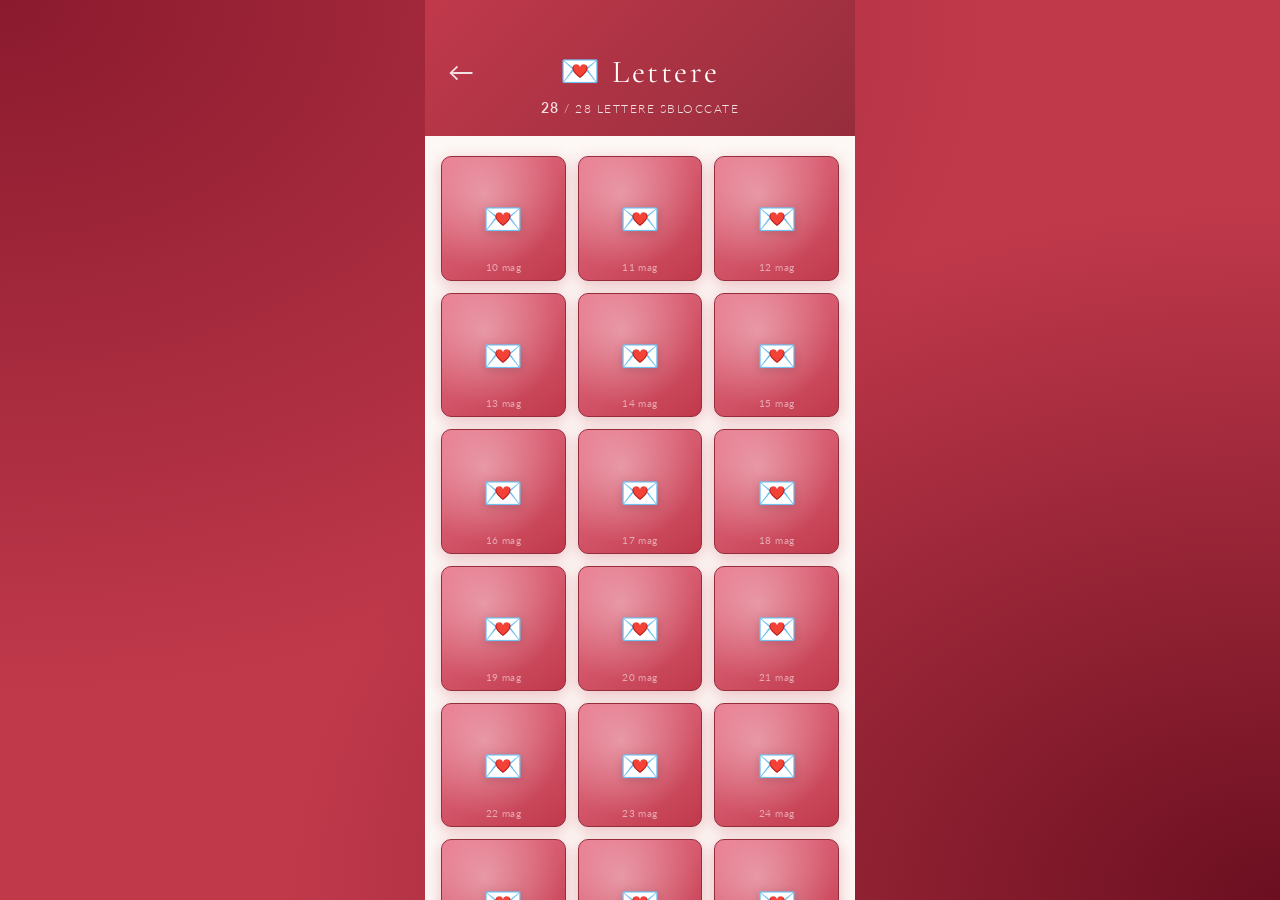
==== letters.html @ a5b9713e "frontend" ====
<!DOCTYPE html>
<html lang="it">
<head>
  <meta charset="UTF-8">
  <meta name="viewport" content="width=device-width, initial-scale=1.0, viewport-fit=cover">
  <title>Lettere — Red Wire</title>
  <link rel="stylesheet" href="letters.css">
</head>
<body>
  <div class="container">
    <header>
      <a href="index.html" class="back-button">&#8592;</a>
      <h1>💌 Lettere</h1>
      <div class="counter">
        <span id="unlockedCount">0</span> / 28 lettere sbloccate
      </div>
    </header>

    <main>
      <div class="letters-grid">
        <div class="letter-card" data-letter="1">
          <div class="letter-content">
            <span class="letter-number">1</span>
            <span class="lock-icon">🔒</span>
            <span class="open-icon">💌</span>
          </div>
          <div class="letter-date" id="date-1"></div>
        </div>
        <div class="letter-card" data-letter="2">
          <div class="letter-content">
            <span class="letter-number">2</span>
            <span class="lock-icon">🔒</span>
            <span class="open-icon">💌</span>
          </div>
          <div class="letter-date" id="date-2"></div>
        </div>
        <div class="letter-card" data-letter="3">
          <div class="letter-content">
            <span class="letter-number">3</span>
            <span class="lock-icon">🔒</span>
            <span class="open-icon">💌</span>
          </div>
          <div class="letter-date" id="date-3"></div>
        </div>
        <div class="letter-card" data-letter="4">
          <div class="letter-content">
            <span class="letter-number">4</span>
            <span class="lock-icon">🔒</span>
            <span class="open-icon">💌</span>
          </div>
          <div class="letter-date" id="date-4"></div>
        </div>
        <div class="letter-card" data-letter="5">
          <div class="letter-content">
            <span class="letter-number">5</span>
            <span class="lock-icon">🔒</span>
            <span class="open-icon">💌</span>
          </div>
          <div class="letter-date" id="date-5"></div>
        </div>
        <div class="letter-card" data-letter="6">
          <div class="letter-content">
            <span class="letter-number">6</span>
            <span class="lock-icon">🔒</span>
            <span class="open-icon">💌</span>
          </div>
          <div class="letter-date" id="date-6"></div>
        </div>
        <div class="letter-card" data-letter="7">
          <div class="letter-content">
            <span class="letter-number">7</span>
            <span class="lock-icon">🔒</span>
            <span class="open-icon">💌</span>
          </div>
          <div class="letter-date" id="date-7"></div>
        </div>
        <div class="letter-card" data-letter="8">
          <div class="letter-content">
            <span class="letter-number">8</span>
            <span class="lock-icon">🔒</span>
            <span class="open-icon">💌</span>
          </div>
          <div class="letter-date" id="date-8"></div>
        </div>
        <div class="letter-card" data-letter="9">
          <div class="letter-content">
            <span class="letter-number">9</span>
            <span class="lock-icon">🔒</span>
            <span class="open-icon">💌</span>
          </div>
          <div class="letter-date" id="date-9"></div>
        </div>
        <div class="letter-card" data-letter="10">
          <div class="letter-content">
            <span class="letter-number">10</span>
            <span class="lock-icon">🔒</span>
            <span class="open-icon">💌</span>
          </div>
          <div class="letter-date" id="date-10"></div>
        </div>
        <div class="letter-card" data-letter="11">
          <div class="letter-content">
            <span class="letter-number">11</span>
            <span class="lock-icon">🔒</span>
            <span class="open-icon">💌</span>
          </div>
          <div class="letter-date" id="date-11"></div>
        </div>
        <div class="letter-card" data-letter="12">
          <div class="letter-content">
            <span class="letter-number">12</span>
            <span class="lock-icon">🔒</span>
            <span class="open-icon">💌</span>
          </div>
          <div class="letter-date" id="date-12"></div>
        </div>
        <div class="letter-card" data-letter="13">
          <div class="letter-content">
            <span class="letter-number">13</span>
            <span class="lock-icon">🔒</span>
            <span class="open-icon">💌</span>
          </div>
          <div class="letter-date" id="date-13"></div>
        </div>
        <div class="letter-card" data-letter="14">
          <div class="letter-content">
            <span class="letter-number">14</span>
            <span class="lock-icon">🔒</span>
            <span class="open-icon">💌</span>
          </div>
          <div class="letter-date" id="date-14"></div>
        </div>
        <div class="letter-card" data-letter="15">
          <div class="letter-content">
            <span class="letter-number">15</span>
            <span class="lock-icon">🔒</span>
            <span class="open-icon">💌</span>
          </div>
          <div class="letter-date" id="date-15"></div>
        </div>
        <div class="letter-card" data-letter="16">
          <div class="letter-content">
            <span class="letter-number">16</span>
            <span class="lock-icon">🔒</span>
            <span class="open-icon">💌</span>
          </div>
          <div class="letter-date" id="date-16"></div>
        </div>
        <div class="letter-card" data-letter="17">
          <div class="letter-content">
            <span class="letter-number">17</span>
            <span class="lock-icon">🔒</span>
            <span class="open-icon">💌</span>
          </div>
          <div class="letter-date" id="date-17"></div>
        </div>
        <div class="letter-card" data-letter="18">
          <div class="letter-content">
            <span class="letter-number">18</span>
            <span class="lock-icon">🔒</span>
            <span class="open-icon">💌</span>
          </div>
          <div class="letter-date" id="date-18"></div>
        </div>
        <div class="letter-card" data-letter="19">
          <div class="letter-content">
            <span class="letter-number">19</span>
            <span class="lock-icon">🔒</span>
            <span class="open-icon">💌</span>
          </div>
          <div class="letter-date" id="date-19"></div>
        </div>
        <div class="letter-card" data-letter="20">
          <div class="letter-content">
            <span class="letter-number">20</span>
            <span class="lock-icon">🔒</span>
            <span class="open-icon">💌</span>
          </div>
          <div class="letter-date" id="date-20"></div>
        </div>
        <div class="letter-card" data-letter="21">
          <div class="letter-content">
            <span class="letter-number">21</span>
            <span class="lock-icon">🔒</span>
            <span class="open-icon">💌</span>
          </div>
          <div class="letter-date" id="date-21"></div>
        </div>
        <div class="letter-card" data-letter="22">
          <div class="letter-content">
            <span class="letter-number">22</span>
            <span class="lock-icon">🔒</span>
            <span class="open-icon">💌</span>
          </div>
          <div class="letter-date" id="date-22"></div>
        </div>
        <div class="letter-card" data-letter="23">
          <div class="letter-content">
            <span class="letter-number">23</span>
            <span class="lock-icon">🔒</span>
            <span class="open-icon">💌</span>
          </div>
          <div class="letter-date" id="date-23"></div>
        </div>
        <div class="letter-card" data-letter="24">
          <div class="letter-content">
            <span class="letter-number">24</span>
            <span class="lock-icon">🔒</span>
            <span class="open-icon">💌</span>
          </div>
          <div class="letter-date" id="date-24"></div>
        </div>
        <div class="letter-card" data-letter="25">
          <div class="letter-content">
            <span class="letter-number">25</span>
            <span class="lock-icon">🔒</span>
            <span class="open-icon">💌</span>
          </div>
          <div class="letter-date" id="date-25"></div>
        </div>
        <div class="letter-card" data-letter="26">
          <div class="letter-content">
            <span class="letter-number">26</span>
            <span class="lock-icon">🔒</span>
            <span class="open-icon">💌</span>
          </div>
          <div class="letter-date" id="date-26"></div>
        </div>
        <div class="letter-card" data-letter="27">
          <div class="letter-content">
            <span class="letter-number">27</span>
            <span class="lock-icon">🔒</span>
            <span class="open-icon">💌</span>
          </div>
          <div class="letter-date" id="date-27"></div>
        </div>
        <div class="letter-card" data-letter="28">
          <div class="letter-content">
            <span class="letter-number">28</span>
            <span class="lock-icon">🔒</span>
            <span class="open-icon">💌</span>
          </div>
          <div class="letter-date" id="date-28"></div>
        </div>
      </div>
    </main>
  </div>

  <script src="js/letters.js"></script>
</body>
</html>
---- letters.css ----
@import url('https://fonts.googleapis.com/css2?family=Cormorant+Garamond:ital,wght@0,400;0,600;1,400;1,600&family=Lato:wght@300;400&display=swap');

* { margin: 0; padding: 0; box-sizing: border-box; }

:root {
  --rose: #c0394b;
  --rose-deep: #962d3c;
  --rose-light: #e8748a;
  --rose-pale: #fdf0f2;
  --rose-mid: #f2c2cb;
  --ink: #2a1a1e;
  --ink-soft: #6b4c52;
  --cream: #fdf8f5;
  --parchment: #f8f0e8;
  --gold: #c9a96e;
  --gold-light: #e8d5a8;
}

html, body { height: 100%; }

body {
  font-family: 'Lato', sans-serif;
  background-color: var(--rose);
  background-image:
    radial-gradient(ellipse at top left, #8b1a2e 0%, transparent 55%),
    radial-gradient(ellipse at bottom right, #6b0f20 0%, transparent 55%);
  min-height: 100vh;
  display: flex;
  align-items: stretch;
  justify-content: center;
}

.container {
  width: 100%;
  max-width: 430px;
  background: var(--cream);
  display: flex;
  flex-direction: column;
  min-height: 100vh;
  position: relative;
}

header {
  background: var(--rose);
  background-image: linear-gradient(135deg, #c0394b 0%, #962d3c 100%);
  color: white;
  padding: 52px 20px 20px;
  text-align: center;
  flex-shrink: 0;
  position: relative;
}

.back-button {
  position: absolute;
  left: 18px;
  top: 54px;
  color: rgba(255,255,255,0.85);
  text-decoration: none;
  font-size: 1.6em;
  line-height: 1;
  transition: all 0.25s ease;
  display: flex;
  align-items: center;
  justify-content: center;
  width: 36px;
  height: 36px;
}

.back-button:hover { color: white; transform: translateX(-3px); }

header h1 {
  font-family: 'Cormorant Garamond', serif;
  font-size: 2em;
  font-weight: 400;
  letter-spacing: 0.08em;
  margin: 0;
}

.counter {
  margin-top: 8px;
  font-size: 0.78em;
  font-weight: 300;
  letter-spacing: 0.12em;
  opacity: 0.85;
  text-transform: uppercase;
}

#unlockedCount {
  font-weight: 600;
  font-size: 1.1em;
}

main {
  flex: 1;
  overflow-y: auto;
  padding: 20px 16px 32px;
  -webkit-overflow-scrolling: touch;
}

main::-webkit-scrollbar { width: 4px; }
main::-webkit-scrollbar-track { background: transparent; }
main::-webkit-scrollbar-thumb { background: var(--rose-mid); border-radius: 2px; }

.letters-grid {
  display: grid;
  grid-template-columns: repeat(3, 1fr);
  gap: 12px;
}

.letter-card {
  aspect-ratio: 1;
  border-radius: 10px;
  display: flex;
  flex-direction: column;
  align-items: center;
  justify-content: center;
  cursor: pointer;
  transition: transform 0.25s ease, box-shadow 0.25s ease;
  position: relative;
  overflow: hidden;
  background: var(--rose-pale);
  border: 1.5px solid var(--rose-mid);
  box-shadow: 0 2px 10px rgba(192,57,75,0.08);
  user-select: none;
  -webkit-tap-highlight-color: transparent;
}

.letter-card::after {
  content: '';
  position: absolute;
  inset: 0;
  background: radial-gradient(circle at 35% 30%, rgba(255,255,255,0.35), transparent 65%);
  pointer-events: none;
}

.letter-card.unlocked {
  background: linear-gradient(145deg, var(--rose-light) 0%, var(--rose) 100%);
  border-color: var(--rose-deep);
  box-shadow: 0 4px 16px rgba(192,57,75,0.3);
  cursor: pointer;
}

.letter-card.unlocked:active,
.letter-card.unlocked:hover {
  transform: scale(0.96);
  box-shadow: 0 6px 20px rgba(192,57,75,0.4);
}

.letter-card.locked {
  cursor: default;
  opacity: 0.72;
}

.letter-content {
  display: flex;
  flex-direction: column;
  align-items: center;
  gap: 6px;
  position: relative;
  z-index: 1;
}

.letter-number {
  font-family: 'Cormorant Garamond', serif;
  font-size: 2.2em;
  font-weight: 600;
  color: var(--rose);
  line-height: 1;
}

.lock-icon { font-size: 1.3em; }

.letter-card.unlocked .letter-number { display: none; }
.letter-card.unlocked .lock-icon { display: none; }

.open-icon {
  display: none;
  font-size: 2em;
  filter: drop-shadow(0 2px 4px rgba(0,0,0,0.15));
}

.letter-card.unlocked .open-icon { display: block; }

.letter-date {
  position: absolute;
  bottom: 7px;
  font-size: 0.65em;
  font-weight: 400;
  letter-spacing: 0.04em;
  color: var(--ink-soft);
  text-align: center;
  width: 90%;
  z-index: 1;
  opacity: 0.7;
}

.letter-card.unlocked .letter-date {
  color: rgba(255,255,255,0.75);
}

/* Shake animation for locked tap */
@keyframes shake {
  0%,100% { transform: translateX(0); }
  20% { transform: translateX(-4px); }
  40% { transform: translateX(4px); }
  60% { transform: translateX(-3px); }
  80% { transform: translateX(3px); }
}
.letter-card.shake { animation: shake 0.35s ease; }

/* ---- Modal ---- */
#letter-overlay {
  position: fixed;
  inset: 0;
  background: rgba(42,26,30,0.75);
  backdrop-filter: blur(4px);
  -webkit-backdrop-filter: blur(4px);
  display: flex;
  align-items: flex-end;
  justify-content: center;
  z-index: 1000;
  opacity: 0;
  pointer-events: none;
  transition: opacity 0.35s ease;
  padding: 0;
}

#letter-overlay.visible {
  opacity: 1;
  pointer-events: all;
}

.letter-modal {
  background: var(--parchment);
  width: 100%;
  max-width: 430px;
  border-radius: 20px 20px 0 0;
  padding: 0 0 40px;
  position: relative;
  transform: translateY(100%);
  transition: transform 0.4s cubic-bezier(0.34, 1.56, 0.64, 1);
  max-height: 85vh;
  overflow-y: auto;
  -webkit-overflow-scrolling: touch;
}

#letter-overlay.visible .letter-modal {
  transform: translateY(0);
}

.modal-close {
  position: absolute;
  top: 16px;
  right: 20px;
  background: none;
  border: none;
  font-size: 1.8em;
  color: var(--ink-soft);
  cursor: pointer;
  line-height: 1;
  padding: 4px;
  opacity: 0.5;
  z-index: 10;
}

.modal-close:hover { opacity: 0.9; }

/* Envelope decorative top */
.modal-envelope {
  width: 100%;
  height: 80px;
  position: relative;
  overflow: hidden;
  flex-shrink: 0;
}

.envelope-flap {
  position: absolute;
  top: 0;
  left: 0;
  right: 0;
  height: 0;
  border-left: 215px solid transparent;
  border-right: 215px solid transparent;
  border-top: 60px solid var(--rose);
  opacity: 0.18;
}

.envelope-body {
  position: absolute;
  inset: 0;
  background: linear-gradient(180deg, var(--rose-pale) 0%, var(--parchment) 100%);
  display: flex;
  align-items: flex-end;
  justify-content: center;
  padding-bottom: 10px;
}

.envelope-heart {
  font-size: 1.6em;
  color: var(--rose);
  opacity: 0.5;
}

/* Paper content */
.modal-paper {
  padding: 10px 32px 8px;
}

.modal-number {
  font-family: 'Cormorant Garamond', serif;
  font-size: 0.78em;
  letter-spacing: 0.22em;
  text-transform: uppercase;
  color: var(--rose);
  opacity: 0.7;
  margin-bottom: 4px;
}

.modal-date {
  font-family: 'Cormorant Garamond', serif;
  font-size: 1.05em;
  font-style: italic;
  color: var(--ink-soft);
  opacity: 0.6;
  margin-bottom: 22px;
}

.modal-divider {
  width: 40px;
  height: 1px;
  background: var(--gold);
  opacity: 0.5;
  margin: 0 auto 24px;
}

.modal-text {
  font-family: 'Cormorant Garamond', serif;
  font-size: 1.25em;
  line-height: 1.75;
  color: var(--ink);
  white-space: pre-wrap;
  text-align: left;
}

.modal-text em {
  font-style: italic;
  color: var(--ink-soft);
  opacity: 0.6;
}
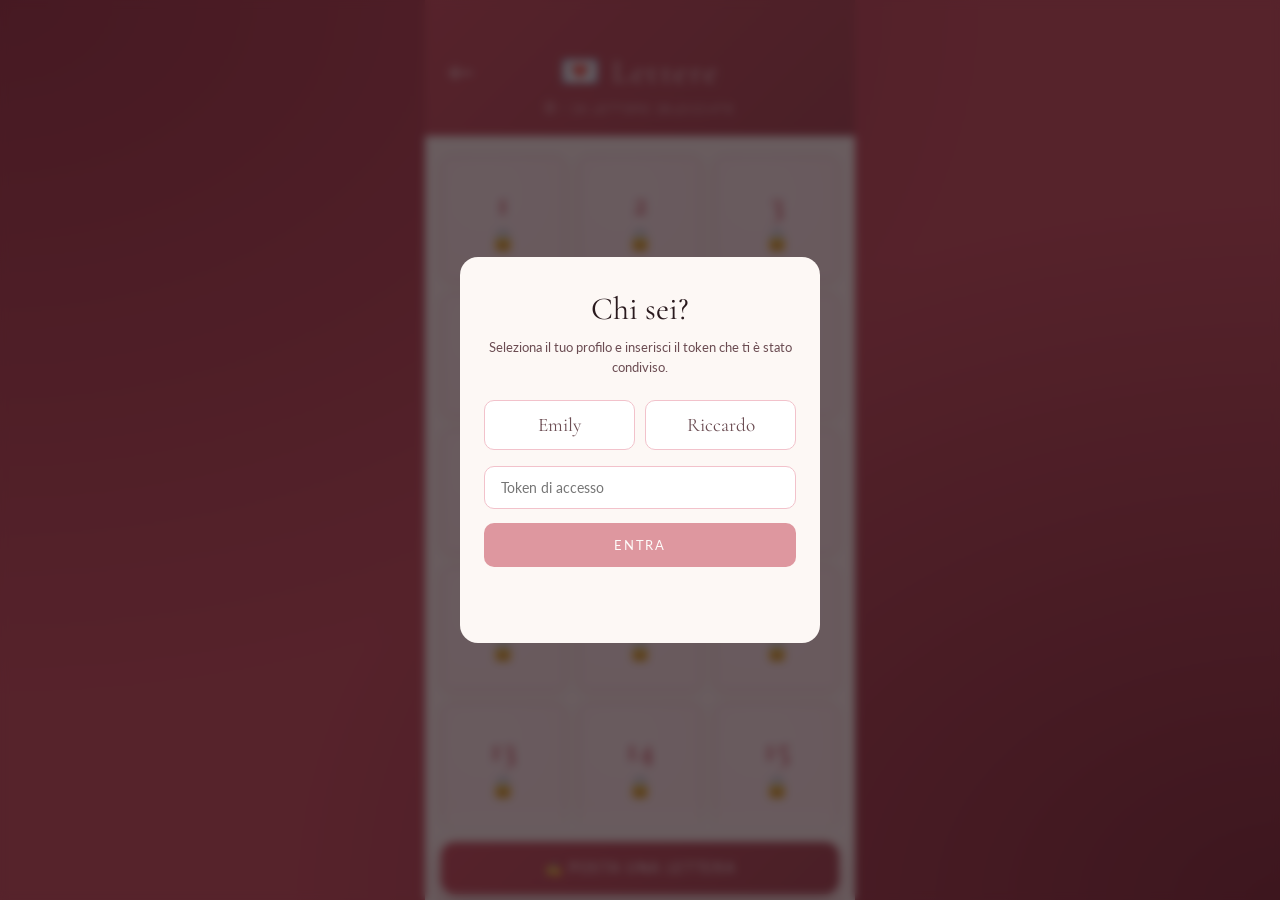
==== commit d2b6c1f7: "autenticazione lettere" ====
--- a/letters.html
+++ b/letters.html
@@ -243,6 +243,12 @@
           <div class="letter-date" id="date-28"></div>
         </div>
       </div>
+
+      <div class="letter-action-bar">
+        <button type="button" class="post-letter-btn" id="postLetterBtn">
+          ✍️ Posta una lettera
+        </button>
+      </div>
     </main>
   </div>
 
--- a/letters.css
+++ b/letters.css
@@ -93,7 +93,9 @@
 main {
   flex: 1;
   overflow-y: auto;
-  padding: 20px 16px 32px;
+  display: flex;
+  flex-direction: column;
+  padding: 20px 16px 0;
   -webkit-overflow-scrolling: touch;
 }
 
@@ -207,6 +209,152 @@
   80% { transform: translateX(3px); }
 }
 .letter-card.shake { animation: shake 0.35s ease; }
+
+.letter-action-bar {
+  position: sticky;
+  bottom: 0;
+  margin-top: auto;
+  padding-top: 14px;
+  padding-bottom: calc(6px + env(safe-area-inset-bottom, 0px));
+  margin-bottom: 0;
+  background: var(--cream);
+  box-shadow: 0 -10px 22px var(--cream);
+  z-index: 3;
+}
+
+.post-letter-btn {
+  width: 100%;
+  min-height: 52px;
+  border: none;
+  border-radius: 14px;
+  background: linear-gradient(135deg, var(--rose) 0%, var(--rose-deep) 100%);
+  color: #fff;
+  font-family: 'Lato', sans-serif;
+  font-size: 0.86em;
+  letter-spacing: 0.12em;
+  text-transform: uppercase;
+  box-shadow: 0 10px 22px rgba(150,45,60,0.32);
+  cursor: pointer;
+  -webkit-tap-highlight-color: transparent;
+  transition: transform 0.18s ease, box-shadow 0.18s ease, filter 0.18s ease;
+}
+
+.post-letter-btn:hover {
+  filter: brightness(1.03);
+}
+
+.post-letter-btn:active {
+  transform: translateY(1px) scale(0.99);
+  box-shadow: 0 7px 16px rgba(150,45,60,0.28);
+}
+
+.post-letter-btn:focus-visible {
+  outline: 2px solid var(--gold);
+  outline-offset: 2px;
+}
+
+/* ---- Setup dialog ---- */
+#setup-overlay {
+  position: fixed;
+  inset: 0;
+  background: rgba(42, 26, 30, 0.7);
+  display: flex;
+  align-items: center;
+  justify-content: center;
+  z-index: 1100;
+  padding: 24px;
+  backdrop-filter: blur(4px);
+}
+
+.setup-modal {
+  background: var(--cream);
+  border-radius: 18px;
+  padding: 32px 24px;
+  width: 100%;
+  max-width: 360px;
+  text-align: center;
+}
+
+.setup-modal h2 {
+  font-family: 'Cormorant Garamond', serif;
+  font-size: 2em;
+  font-weight: 400;
+  color: var(--ink);
+  margin-bottom: 10px;
+}
+
+.setup-modal p {
+  font-size: 0.82em;
+  color: var(--ink-soft);
+  line-height: 1.5;
+  margin-bottom: 22px;
+}
+
+.setup-users {
+  display: flex;
+  gap: 10px;
+  margin-bottom: 16px;
+}
+
+.setup-user-btn {
+  flex: 1;
+  padding: 12px;
+  border-radius: 10px;
+  border: 1.5px solid var(--rose-mid);
+  background: #fff;
+  color: var(--ink-soft);
+  font-family: 'Cormorant Garamond', serif;
+  font-size: 1.2em;
+  cursor: pointer;
+  transition: all 0.2s;
+}
+
+.setup-user-btn.active {
+  border-color: var(--rose);
+  background: var(--rose);
+  color: #fff;
+}
+
+.setup-token-input {
+  width: 100%;
+  padding: 12px 16px;
+  border: 1.5px solid var(--rose-mid);
+  border-radius: 10px;
+  font-family: 'Lato', sans-serif;
+  font-size: 0.9em;
+  color: var(--ink);
+  background: #fff;
+  margin-bottom: 14px;
+  outline: none;
+  transition: border-color 0.2s;
+}
+
+.setup-token-input:focus { border-color: var(--rose-light); }
+
+.setup-confirm-btn {
+  width: 100%;
+  padding: 14px;
+  background: var(--rose);
+  color: #fff;
+  border: none;
+  border-radius: 10px;
+  font-family: 'Lato', sans-serif;
+  font-size: 0.84em;
+  letter-spacing: 0.12em;
+  text-transform: uppercase;
+  cursor: pointer;
+  transition: background 0.2s;
+  margin-bottom: 6px;
+}
+
+.setup-confirm-btn:disabled { opacity: 0.5; cursor: not-allowed; }
+.setup-confirm-btn:hover:not(:disabled) { background: var(--rose-deep); }
+
+.setup-error {
+  font-size: 0.8em;
+  color: var(--rose);
+  min-height: 1.2em;
+}
 
 /* ---- Modal ---- */
 #letter-overlay {
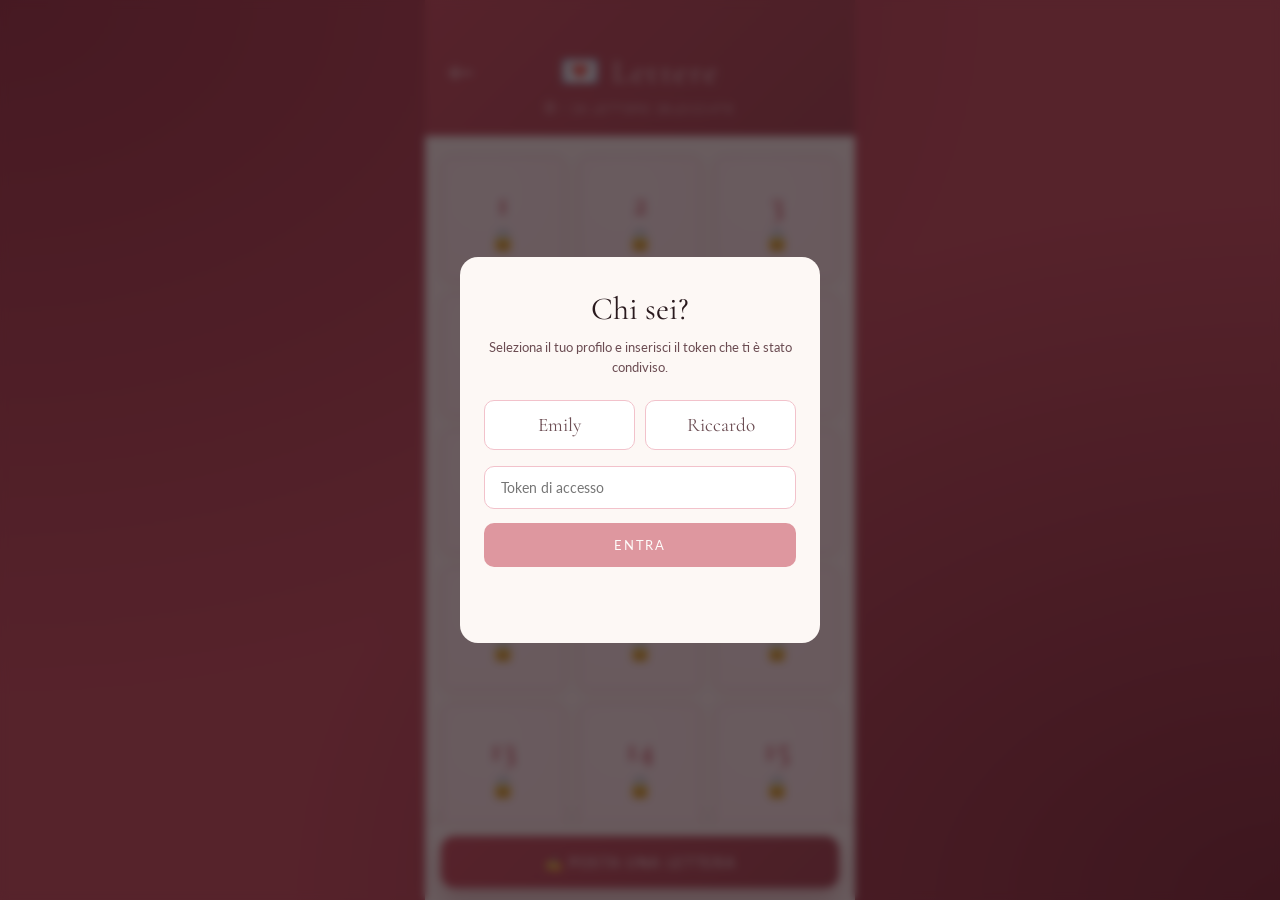
==== commit c380fb5f: "bug bottone post lettere" ====
--- a/letters.html
+++ b/letters.html
@@ -243,13 +243,13 @@
           <div class="letter-date" id="date-28"></div>
         </div>
       </div>
+    </main>
 
-      <div class="letter-action-bar">
-        <button type="button" class="post-letter-btn" id="postLetterBtn">
-          ✍️ Posta una lettera
-        </button>
-      </div>
-    </main>
+    <div class="letter-action-bar">
+      <button type="button" class="post-letter-btn" id="postLetterBtn">
+        ✍️ Posta una lettera
+      </button>
+    </div>
   </div>
 
   <script src="js/letters.js"></script>
--- a/letters.css
+++ b/letters.css
@@ -92,10 +92,9 @@
 
 main {
   flex: 1;
+  min-height: 0;
   overflow-y: auto;
-  display: flex;
-  flex-direction: column;
-  padding: 20px 16px 0;
+  padding: 20px 16px 16px;
   -webkit-overflow-scrolling: touch;
 }
 
@@ -211,15 +210,11 @@
 .letter-card.shake { animation: shake 0.35s ease; }
 
 .letter-action-bar {
-  position: sticky;
-  bottom: 0;
-  margin-top: auto;
-  padding-top: 14px;
-  padding-bottom: calc(6px + env(safe-area-inset-bottom, 0px));
-  margin-bottom: 0;
+  flex-shrink: 0;
+  padding: 12px 16px calc(12px + env(safe-area-inset-bottom, 0px));
   background: var(--cream);
-  box-shadow: 0 -10px 22px var(--cream);
-  z-index: 3;
+  border-top: 1px solid rgba(242, 194, 203, 0.85);
+  box-shadow: 0 -6px 20px rgba(42, 26, 30, 0.06);
 }
 
 .post-letter-btn {
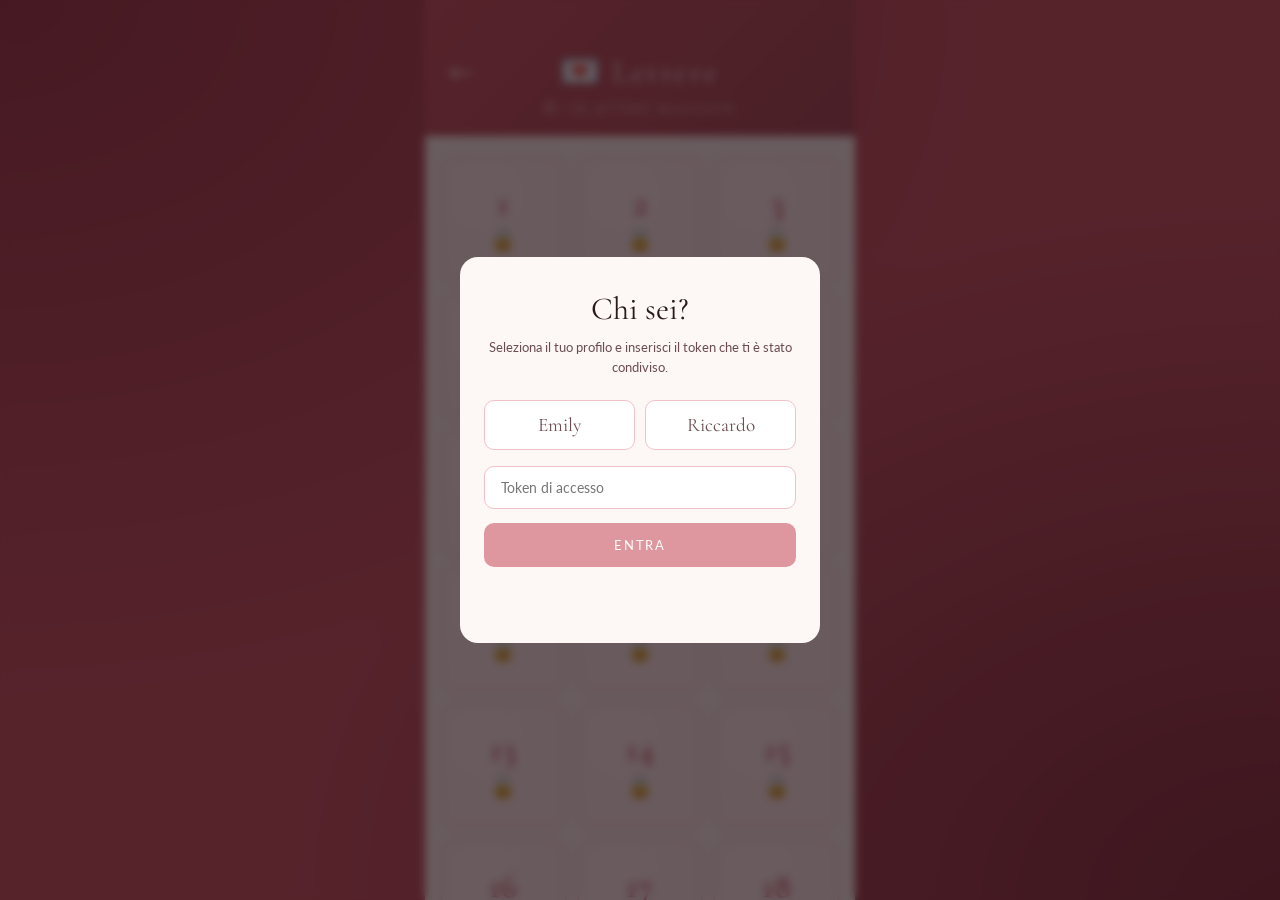
==== commit b09428e9: "rimosso bottone post" ====
--- a/letters.html
+++ b/letters.html
@@ -244,12 +244,6 @@
         </div>
       </div>
     </main>
-
-    <div class="letter-action-bar">
-      <button type="button" class="post-letter-btn" id="postLetterBtn">
-        ✍️ Posta una lettera
-      </button>
-    </div>
   </div>
 
   <script src="js/letters.js"></script>
--- a/letters.css
+++ b/letters.css
@@ -209,45 +209,6 @@
 }
 .letter-card.shake { animation: shake 0.35s ease; }
 
-.letter-action-bar {
-  flex-shrink: 0;
-  padding: 12px 16px calc(12px + env(safe-area-inset-bottom, 0px));
-  background: var(--cream);
-  border-top: 1px solid rgba(242, 194, 203, 0.85);
-  box-shadow: 0 -6px 20px rgba(42, 26, 30, 0.06);
-}
-
-.post-letter-btn {
-  width: 100%;
-  min-height: 52px;
-  border: none;
-  border-radius: 14px;
-  background: linear-gradient(135deg, var(--rose) 0%, var(--rose-deep) 100%);
-  color: #fff;
-  font-family: 'Lato', sans-serif;
-  font-size: 0.86em;
-  letter-spacing: 0.12em;
-  text-transform: uppercase;
-  box-shadow: 0 10px 22px rgba(150,45,60,0.32);
-  cursor: pointer;
-  -webkit-tap-highlight-color: transparent;
-  transition: transform 0.18s ease, box-shadow 0.18s ease, filter 0.18s ease;
-}
-
-.post-letter-btn:hover {
-  filter: brightness(1.03);
-}
-
-.post-letter-btn:active {
-  transform: translateY(1px) scale(0.99);
-  box-shadow: 0 7px 16px rgba(150,45,60,0.28);
-}
-
-.post-letter-btn:focus-visible {
-  outline: 2px solid var(--gold);
-  outline-offset: 2px;
-}
-
 /* ---- Setup dialog ---- */
 #setup-overlay {
   position: fixed;
